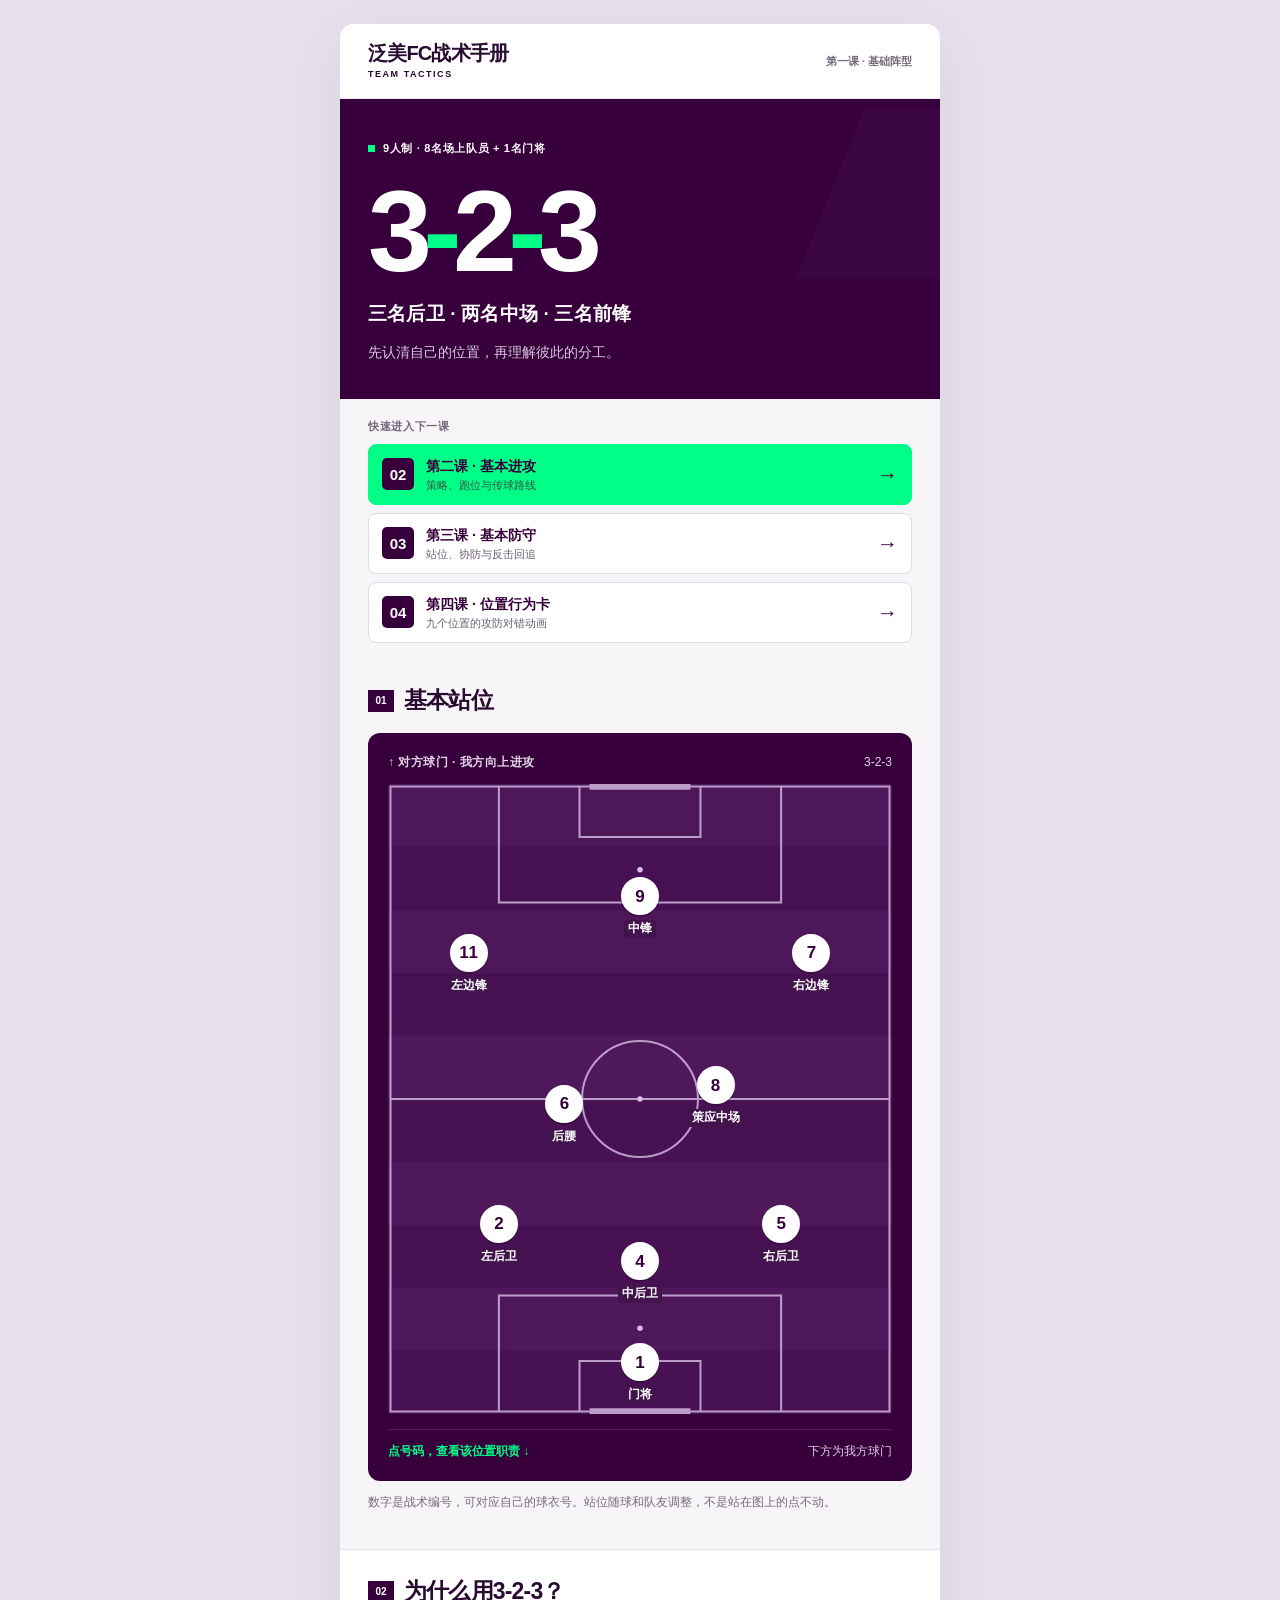
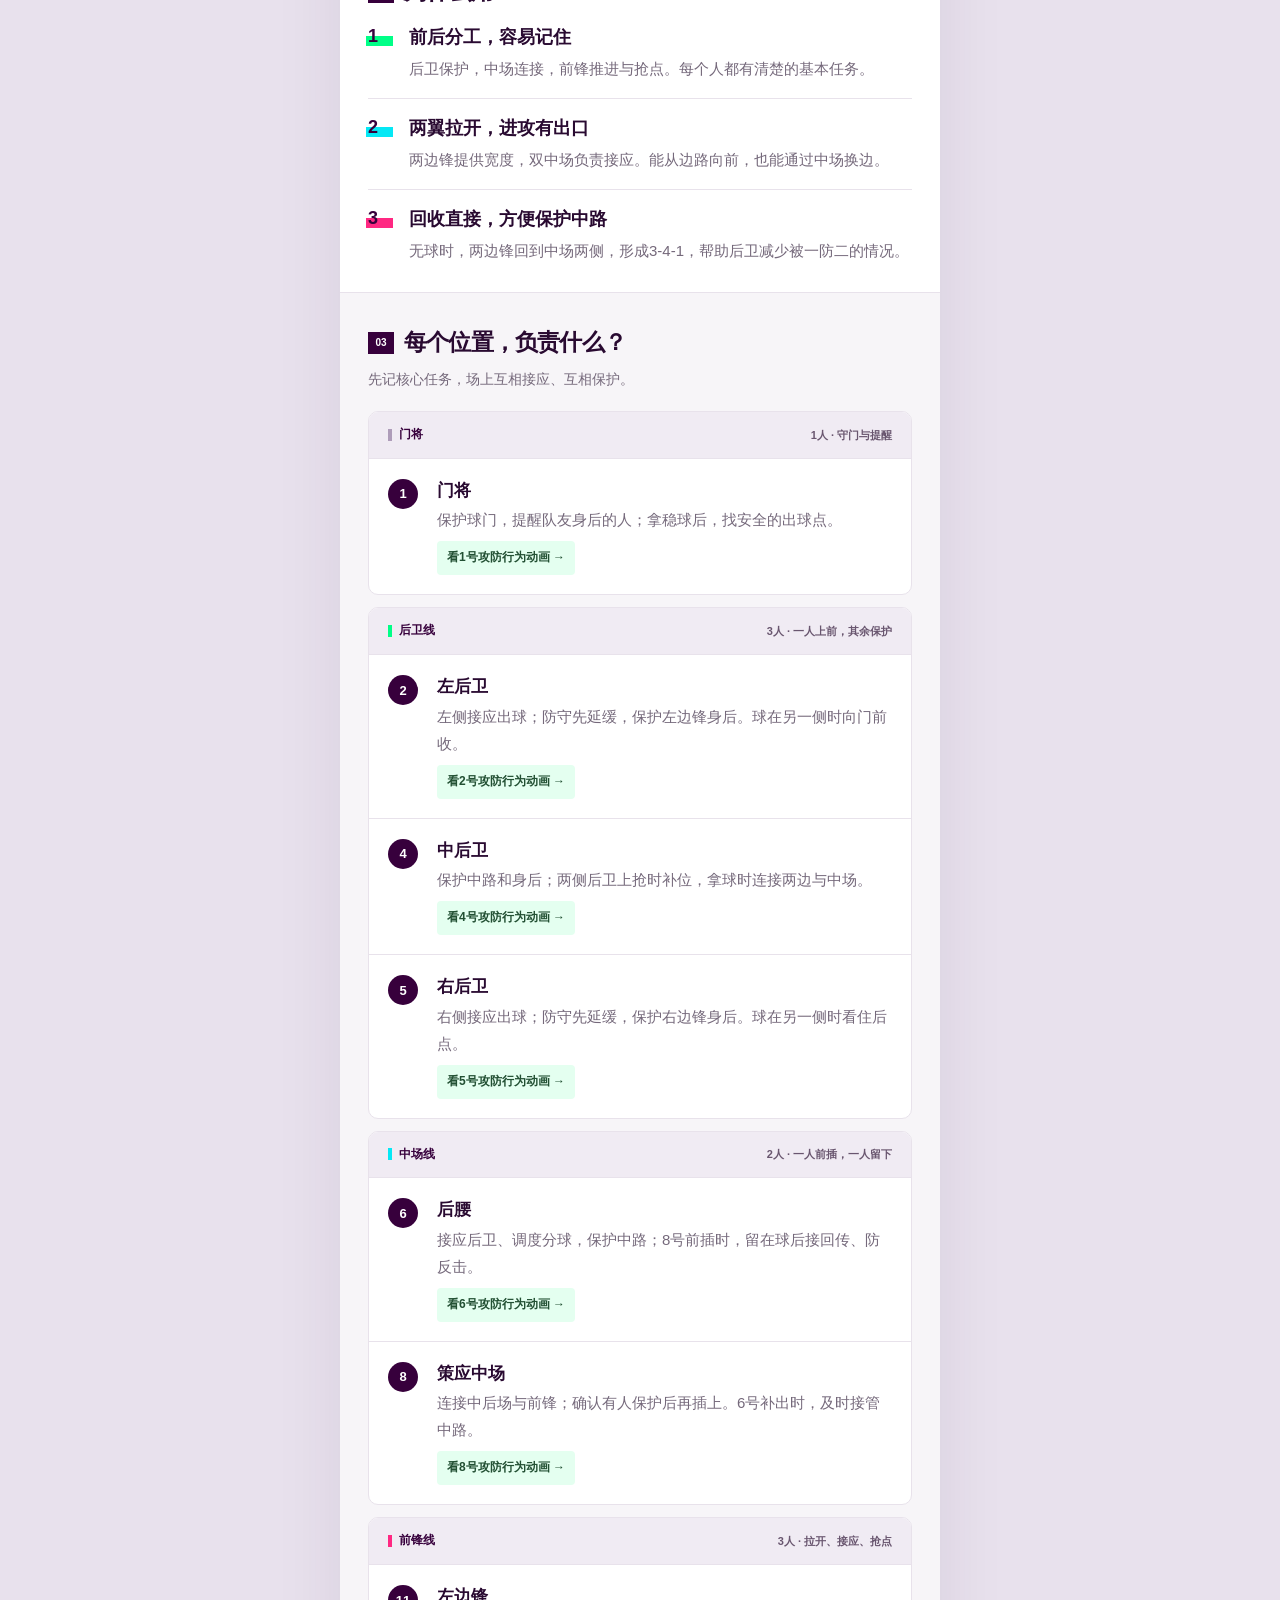
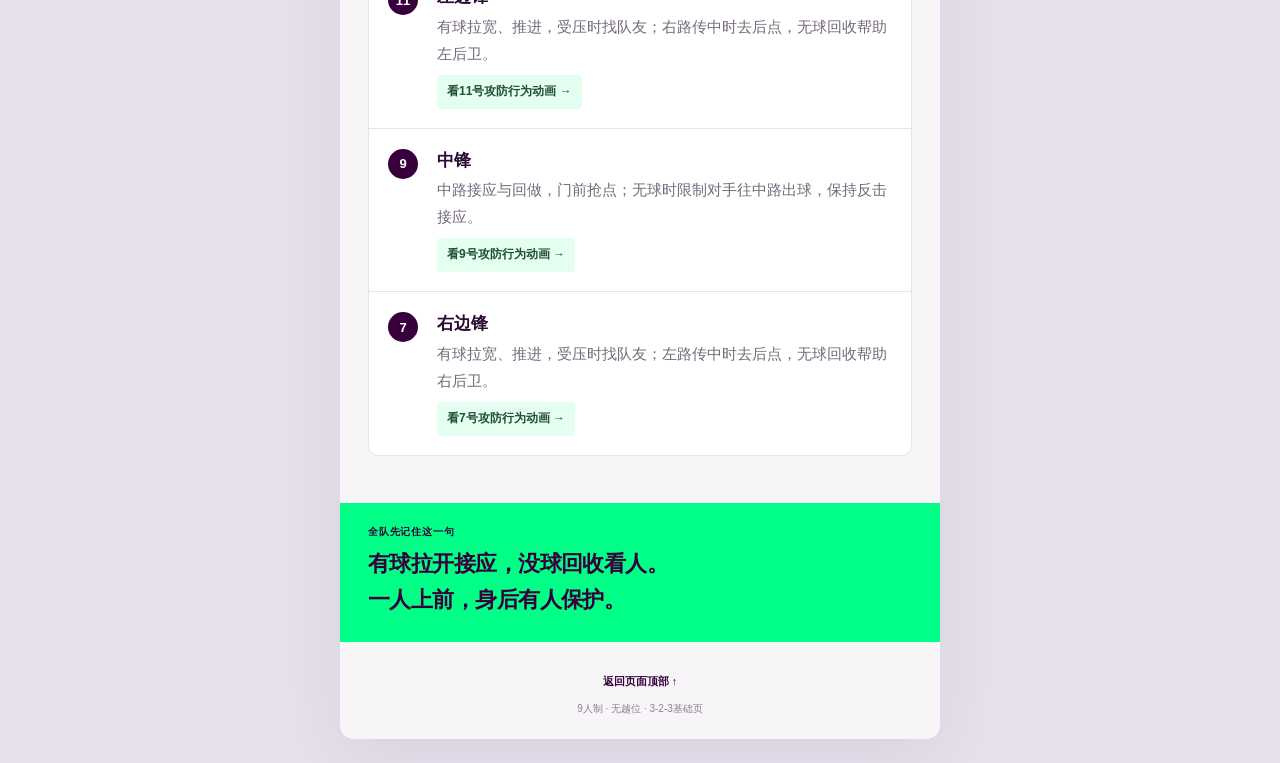
==== index.html @ 6f34fd5f "Publish Fanmei FC tactical handbook and SVG animations" ====
<!doctype html>
<html lang="zh-CN">
<head>
<meta charset="utf-8">
<meta name="viewport" content="width=device-width, initial-scale=1, viewport-fit=cover">
<meta name="theme-color" content="#37003c">
<meta name="description" content="9人制3-2-3基础战术：基本站位、阵型优点和九个位置的职责。一页看明白。">
<title>3-2-3 基础阵型｜泛美FC战术手册</title>
<style>
:root{--purple:#37003c;--ink:#290a31;--green:#00ff87;--pink:#ff2882;--cyan:#05e8f5;--paper:#f7f5f8;--muted:#75697b;--line:#e8e2eb}*{box-sizing:border-box}html{scroll-behavior:smooth;scroll-padding-top:20px}body{margin:0;background:var(--paper);color:var(--ink);font:16px/1.65 -apple-system,BlinkMacSystemFont,"PingFang SC","Microsoft YaHei",sans-serif;-webkit-tap-highlight-color:transparent}a{color:inherit;text-decoration:none}a:focus-visible{outline:3px solid var(--pink);outline-offset:5px}h1,h2,h3,p{margin:0}button{font:inherit}.wrap{width:min(100% - 40px,560px);margin-inline:auto}.topbar{height:65px;background:white;border-bottom:1px solid var(--line)}.topbar .wrap{height:100%;display:flex;align-items:center;justify-content:space-between;gap:15px}.brand{font-weight:850;letter-spacing:-.04em;font-size:20px;line-height:1.15}.brand small{display:block;font-size:9px;letter-spacing:.17em;margin-top:4px;font-weight:700}.lesson-no{font-size:11px;color:var(--muted);font-weight:650}.hero{color:white;background:var(--purple);padding:27px 0 30px;position:relative;overflow:hidden}.hero::after{content:"";position:absolute;right:-40px;top:10px;width:150px;height:170px;background:#ffffff07;transform:skew(-22deg);pointer-events:none}.eyebrow{display:inline-flex;align-items:center;gap:8px;font-size:11px;font-weight:750;letter-spacing:.06em}.eyebrow::before{content:"";height:7px;width:7px;background:var(--green)}.hero h1{font-size:89px;font-weight:900;line-height:1;letter-spacing:-.075em;margin:14px 0 9px;font-family:Arial,Helvetica,sans-serif}.hero h1 span{color:var(--green)}.formation-sub{font-size:16px;font-weight:650;letter-spacing:.01em}.hero-caption{font-size:12px;color:#d7c8dc;margin-top:11px}.section{padding:30px 0}.section-title{display:flex;align-items:center;gap:10px;margin-bottom:17px}.section-title b{font-size:10px;font-family:Arial,sans-serif;line-height:22px;min-width:26px;text-align:center;background:var(--purple);color:white}.section-title h2{font-size:23px;font-weight:850;letter-spacing:-.035em;line-height:1.3}.formation-section{padding-top:25px;padding-bottom:28px}.pitch-card{background:var(--purple);padding:15px 15px 18px;border-radius:12px;color:white}.pitch-top{display:flex;justify-content:space-between;align-items:center;gap:9px;margin:0 0 11px;font-size:10px;color:#e2d5e6}.direction{font-weight:650;letter-spacing:.04em}.pitch{position:relative;width:100%;aspect-ratio:100/125;isolation:isolate}.field{width:100%;height:100%;display:block;border-radius:3px}.player{position:absolute;left:var(--x);top:var(--y);width:58px;min-height:51px;margin:-17px 0 0 -29px;display:flex;flex-direction:column;align-items:center;z-index:2;gap:4px;border-radius:6px;scroll-margin-top:20px}.number{display:grid;place-items:center;background:#fff;color:var(--purple);border:2px solid #fff;border-radius:50%;height:32px;width:32px;font-family:Arial,Helvetica,sans-serif;font-weight:850;font-size:15px;line-height:1;box-shadow:0 2px 0 #20052255}.player .name{font-size:10px;line-height:1.15;white-space:nowrap;font-weight:650;color:white;background:#42134c;padding:2px 4px;border-radius:3px}.player:hover .number,.player:focus-visible .number{background:var(--green);border-color:var(--green)}.pitch-footer{display:flex;justify-content:space-between;gap:10px;border-top:1px solid #ffffff20;padding-top:12px;margin-top:15px;font-size:10px;color:#dccce1}.pitch-footer strong{color:var(--green);font-weight:600}.context-note{font-size:11px;color:var(--muted);line-height:1.8;margin-top:11px}.advantages{padding-top:27px;padding-bottom:28px;background:white;border-block:1px solid var(--line)}.advantage{display:grid;grid-template-columns:29px 1fr;gap:12px;padding:16px 0;border-bottom:1px solid var(--line)}.advantage:last-child{border-bottom:0;padding-bottom:0}.advantage:first-of-type{padding-top:0}.advantage-num{font-family:Arial,sans-serif;font-weight:900;font-size:18px;line-height:25px;color:var(--purple);position:relative;z-index:0}.advantage-num::before{content:"";position:absolute;left:-2px;top:12px;width:27px;height:10px;background:var(--accent);z-index:-1}.advantage h3{font-size:16px;font-weight:800;line-height:1.5;margin-bottom:4px}.advantage p{font-size:13px;color:var(--muted);line-height:1.8}.roles{padding-top:30px;padding-bottom:30px}.roles-intro{color:var(--muted);font-size:13px;margin-top:-7px;margin-bottom:20px}.group{background:white;border:1px solid var(--line);border-radius:10px;overflow:hidden;margin-bottom:12px}.group-heading{padding:10px 15px;background:#f0ebf3;display:flex;align-items:center;justify-content:space-between;font-size:11px;color:#69566f;font-weight:650;border-bottom:1px solid var(--line)}.group-heading strong{font-size:12px;color:var(--purple);display:flex;align-items:center;gap:7px}.group-heading strong::before{content:"";width:4px;height:12px;background:var(--accent)}.role{display:grid;grid-template-columns:32px 1fr;gap:12px;padding:15px;border-bottom:1px solid var(--line);scroll-margin-top:18px;transition:background .25s}.role:last-child{border-bottom:0}.role:target{background:#e4fff0}.role-number{width:30px;height:30px;border-radius:50%;display:grid;place-items:center;background:var(--purple);color:white;font-family:Arial,sans-serif;font-size:13px;font-weight:750;line-height:1;margin-top:1px}.role h3{font-size:15px;line-height:1.5;font-weight:800;margin-bottom:3px}.role p{font-size:13px;line-height:1.8;color:var(--muted)}.takeaway{background:var(--green);color:var(--purple);padding:21px 0 23px}.takeaway .label{font-size:10px;font-weight:800;letter-spacing:.08em;margin-bottom:6px}.takeaway p{font-size:18px;line-height:1.65;font-weight:850;letter-spacing:-.025em}.page-footer{padding:19px 0 calc(22px + env(safe-area-inset-bottom));color:#8c7f91;text-align:center;font-size:10px}.back-top{display:inline-flex;align-items:center;min-height:40px;padding:7px 16px;color:var(--purple);font-size:11px;font-weight:650}.skip{position:absolute;top:-80px;left:12px;background:white;padding:10px;z-index:10}.skip:focus{top:8px}
@media(min-width:760px){body{padding:24px 0;background:#e8e1ed}.page{width:600px;margin:auto;background:var(--paper);box-shadow:0 15px 70px #2c063a15;border-radius:14px;overflow:hidden}.wrap{width:calc(100% - 56px)}.topbar{height:75px}.hero{padding:35px 0}.hero h1{font-size:115px}.formation-sub{font-size:19px}.hero-caption{font-size:14px}.section{padding-block:35px}.pitch-card{padding:20px}.player .name{font-size:12px}.number{width:38px;height:38px;font-size:17px}.player{margin-top:-20px;gap:5px}.pitch-top,.pitch-footer{font-size:12px}.context-note{font-size:12px}.advantage h3{font-size:18px}.advantage p,.role p{font-size:15px}.role h3{font-size:17px}.role{padding:19px;gap:17px}.group-heading{padding:13px 19px}.roles-intro{font-size:14px}.takeaway p{font-size:22px}}
@media(max-width:350px){.wrap{width:calc(100% - 30px)}.hero h1{font-size:80px}.formation-sub{font-size:14px}.pitch-card{padding-inline:11px}.player .name{font-size:9px}.number{width:29px;height:29px;font-size:14px}.player{gap:3px}.pitch-top{font-size:9px}.role{gap:10px;padding:13px}.role p{font-size:12px}}
@media(prefers-reduced-motion:reduce){html{scroll-behavior:auto}.role{transition:none}}
 .role a.card-link{display:inline-flex;align-items:center;min-height:34px;margin-top:8px;padding:6px 10px;background:#e4fff0;color:#225033;border-radius:4px;font-size:12px;font-weight:800}
.lesson-quick{padding-top:18px;padding-bottom:8px}.lesson-quick-label{font-size:11px;font-weight:850;letter-spacing:.06em;color:#74647a;margin-bottom:9px}.lesson-links{display:grid;gap:8px}.lesson-link{display:flex;align-items:center;gap:12px;min-height:61px;padding:10px 13px;background:white;border:1px solid #e2d9e7;border-radius:8px;color:var(--purple)}.lesson-link:first-child{background:var(--green);border-color:var(--green)}.lesson-index{flex:none;display:grid;place-items:center;width:32px;height:32px;background:var(--purple);border-radius:5px;color:white;font:850 15px Arial,sans-serif}.lesson-name{flex:1;min-width:0;display:flex;flex-direction:column;line-height:1.3}.lesson-name strong{font-size:14px;font-weight:850}.lesson-name small{font-size:11px;color:#6a5e70;margin-top:3px}.lesson-link:first-child .lesson-name small{color:#3b5146}.lesson-arrow{font-size:21px;font-weight:600;line-height:1;color:var(--purple)}
</style>
</head>
<body id="top">
<a class="skip" href="#formation">跳到阵型图</a>
<div class="page">
<header class="topbar"><div class="wrap"><div class="brand">泛美FC战术手册<small>TEAM TACTICS</small></div><span class="lesson-no">第一课 · 基础阵型</span></div></header>
<main>
<section class="hero"><div class="wrap"><p class="eyebrow">9人制 · 8名场上队员 + 1名门将</p><h1 aria-label="3-2-3阵型">3<span>-</span>2<span>-</span>3</h1><p class="formation-sub">三名后卫 · 两名中场 · 三名前锋</p><p class="hero-caption">先认清自己的位置，再理解彼此的分工。</p></div></section>
<nav class="wrap lesson-quick" aria-label="后续课程"><p class="lesson-quick-label">快速进入下一课</p><div class="lesson-links">
  <a class="lesson-link" href="attack.html"><span class="lesson-index" aria-hidden="true">02</span><span class="lesson-name"><strong>第二课 · 基本进攻</strong><small>策略、跑位与传球路线</small></span><span class="lesson-arrow" aria-hidden="true">→</span></a>
  <a class="lesson-link" href="defense.html"><span class="lesson-index" aria-hidden="true">03</span><span class="lesson-name"><strong>第三课 · 基本防守</strong><small>站位、协防与反击回追</small></span><span class="lesson-arrow" aria-hidden="true">→</span></a>
  <a class="lesson-link" href="roles.html"><span class="lesson-index" aria-hidden="true">04</span><span class="lesson-name"><strong>第四课 · 位置行为卡</strong><small>九个位置的攻防对错动画</small></span><span class="lesson-arrow" aria-hidden="true">→</span></a>
</div></nav>

<section class="wrap section formation-section" id="formation" aria-labelledby="formation-title">
<div class="section-title"><b>01</b><h2 id="formation-title">基本站位</h2></div>
<div class="pitch-card">
<div class="pitch-top"><span class="direction">↑ 对方球门 · 我方向上进攻</span><span>3-2-3</span></div>
<div class="pitch" role="group" aria-label="3-2-3基础站位图；点击号码跳到相应职责">
<svg class="field" viewBox="0 0 100 125" aria-hidden="true"><defs><pattern id="grass" width="100" height="25" patternUnits="userSpaceOnUse"><rect width="100" height="25" fill="#471153"/><rect width="100" height="12.5" fill="#4e185b"/></pattern></defs><rect width="100" height="125" fill="url(#grass)"/><g stroke="#d9bfe5" stroke-width=".4" fill="none" opacity=".8"><rect x=".5" y=".5" width="99" height="124"/><path d="M.5 62.5h99 M22 .5v23h56V.5 M38 .5v10h24V.5 M22 124.5v-23h56v23 M38 124.5v-10h24v10"/><circle cx="50" cy="62.5" r="11.5"/><path d="M40 .5h20 M40 124.5h20" stroke-width="1.3"/></g><g fill="#d9bfe5"><circle cx="50" cy="62.5" r=".55"/><circle cx="50" cy="17" r=".55"/><circle cx="50" cy="108" r=".55"/></g></svg>
<a class="player" href="#role-11" style="--x:16%;--y:27%" aria-label="11号左边锋，查看职责"><span class="number">11</span><span class="name">左边锋</span></a>
<a class="player" href="#role-9" style="--x:50%;--y:18%" aria-label="9号中锋，查看职责"><span class="number">9</span><span class="name">中锋</span></a>
<a class="player" href="#role-7" style="--x:84%;--y:27%" aria-label="7号右边锋，查看职责"><span class="number">7</span><span class="name">右边锋</span></a>
<a class="player" href="#role-6" style="--x:35%;--y:51%" aria-label="6号后腰，查看职责"><span class="number">6</span><span class="name">后腰</span></a>
<a class="player" href="#role-8" style="--x:65%;--y:48%" aria-label="8号策应中场，查看职责"><span class="number">8</span><span class="name">策应中场</span></a>
<a class="player" href="#role-2" style="--x:22%;--y:70%" aria-label="2号左后卫，查看职责"><span class="number">2</span><span class="name">左后卫</span></a>
<a class="player" href="#role-4" style="--x:50%;--y:76%" aria-label="4号中后卫，查看职责"><span class="number">4</span><span class="name">中后卫</span></a>
<a class="player" href="#role-5" style="--x:78%;--y:70%" aria-label="5号右后卫，查看职责"><span class="number">5</span><span class="name">右后卫</span></a>
<a class="player" href="#role-1" style="--x:50%;--y:92%" aria-label="1号门将，查看职责"><span class="number">1</span><span class="name">门将</span></a>
</div>
<div class="pitch-footer"><strong>点号码，查看该位置职责 ↓</strong><span>下方为我方球门</span></div>
</div>
<p class="context-note">数字是战术编号，可对应自己的球衣号。站位随球和队友调整，不是站在图上的点不动。</p>
</section>

<section class="advantages" aria-labelledby="advantages-title"><div class="wrap">
<div class="section-title"><b>02</b><h2 id="advantages-title">为什么用3-2-3？</h2></div>
<article class="advantage" style="--accent:var(--green)"><span class="advantage-num" aria-hidden="true">1</span><div><h3>前后分工，容易记住</h3><p>后卫保护，中场连接，前锋推进与抢点。每个人都有清楚的基本任务。</p></div></article>
<article class="advantage" style="--accent:var(--cyan)"><span class="advantage-num" aria-hidden="true">2</span><div><h3>两翼拉开，进攻有出口</h3><p>两边锋提供宽度，双中场负责接应。能从边路向前，也能通过中场换边。</p></div></article>
<article class="advantage" style="--accent:var(--pink)"><span class="advantage-num" aria-hidden="true">3</span><div><h3>回收直接，方便保护中路</h3><p>无球时，两边锋回到中场两侧，形成3-4-1，帮助后卫减少被一防二的情况。</p></div></article>
</div></section>

<section class="wrap section roles" aria-labelledby="roles-title">
<div class="section-title"><b>03</b><h2 id="roles-title">每个位置，负责什么？</h2></div>
<p class="roles-intro">先记核心任务，场上互相接应、互相保护。</p>

<div class="group" style="--accent:#ae9cb9"><div class="group-heading"><strong>门将</strong><span>1人 · 守门与提醒</span></div>
<article class="role" id="role-1"><span class="role-number" aria-hidden="true">1</span><div><h3>门将</h3><p>保护球门，提醒队友身后的人；拿稳球后，找安全的出球点。</p><a class="card-link" href="roles.html#role-1">看1号攻防行为动画 →</a></div></article></div>

<div class="group" style="--accent:var(--green)"><div class="group-heading"><strong>后卫线</strong><span>3人 · 一人上前，其余保护</span></div>
<article class="role" id="role-2"><span class="role-number" aria-hidden="true">2</span><div><h3>左后卫</h3><p>左侧接应出球；防守先延缓，保护左边锋身后。球在另一侧时向门前收。</p><a class="card-link" href="roles.html#role-2">看2号攻防行为动画 →</a></div></article>
<article class="role" id="role-4"><span class="role-number" aria-hidden="true">4</span><div><h3>中后卫</h3><p>保护中路和身后；两侧后卫上抢时补位，拿球时连接两边与中场。</p><a class="card-link" href="roles.html#role-4">看4号攻防行为动画 →</a></div></article>
<article class="role" id="role-5"><span class="role-number" aria-hidden="true">5</span><div><h3>右后卫</h3><p>右侧接应出球；防守先延缓，保护右边锋身后。球在另一侧时看住后点。</p><a class="card-link" href="roles.html#role-5">看5号攻防行为动画 →</a></div></article></div>

<div class="group" style="--accent:var(--cyan)"><div class="group-heading"><strong>中场线</strong><span>2人 · 一人前插，一人留下</span></div>
<article class="role" id="role-6"><span class="role-number" aria-hidden="true">6</span><div><h3>后腰</h3><p>接应后卫、调度分球，保护中路；8号前插时，留在球后接回传、防反击。</p><a class="card-link" href="roles.html#role-6">看6号攻防行为动画 →</a></div></article>
<article class="role" id="role-8"><span class="role-number" aria-hidden="true">8</span><div><h3>策应中场</h3><p>连接中后场与前锋；确认有人保护后再插上。6号补出时，及时接管中路。</p><a class="card-link" href="roles.html#role-8">看8号攻防行为动画 →</a></div></article></div>

<div class="group" style="--accent:var(--pink)"><div class="group-heading"><strong>前锋线</strong><span>3人 · 拉开、接应、抢点</span></div>
<article class="role" id="role-11"><span class="role-number" aria-hidden="true">11</span><div><h3>左边锋</h3><p>有球拉宽、推进，受压时找队友；右路传中时去后点，无球回收帮助左后卫。</p><a class="card-link" href="roles.html#role-11">看11号攻防行为动画 →</a></div></article>
<article class="role" id="role-9"><span class="role-number" aria-hidden="true">9</span><div><h3>中锋</h3><p>中路接应与回做，门前抢点；无球时限制对手往中路出球，保持反击接应。</p><a class="card-link" href="roles.html#role-9">看9号攻防行为动画 →</a></div></article>
<article class="role" id="role-7"><span class="role-number" aria-hidden="true">7</span><div><h3>右边锋</h3><p>有球拉宽、推进，受压时找队友；左路传中时去后点，无球回收帮助右后卫。</p><a class="card-link" href="roles.html#role-7">看7号攻防行为动画 →</a></div></article></div>
</section>

<aside class="takeaway"><div class="wrap"><p class="label">全队先记住这一句</p><p>有球拉开接应，没球回收看人。<br>一人上前，身后有人保护。</p></div></aside>
</main>
<footer class="page-footer"><a class="back-top" href="#top">返回页面顶部 ↑</a><p>9人制 · 无越位 · 3-2-3基础页</p></footer>
</div>
</body>
</html>
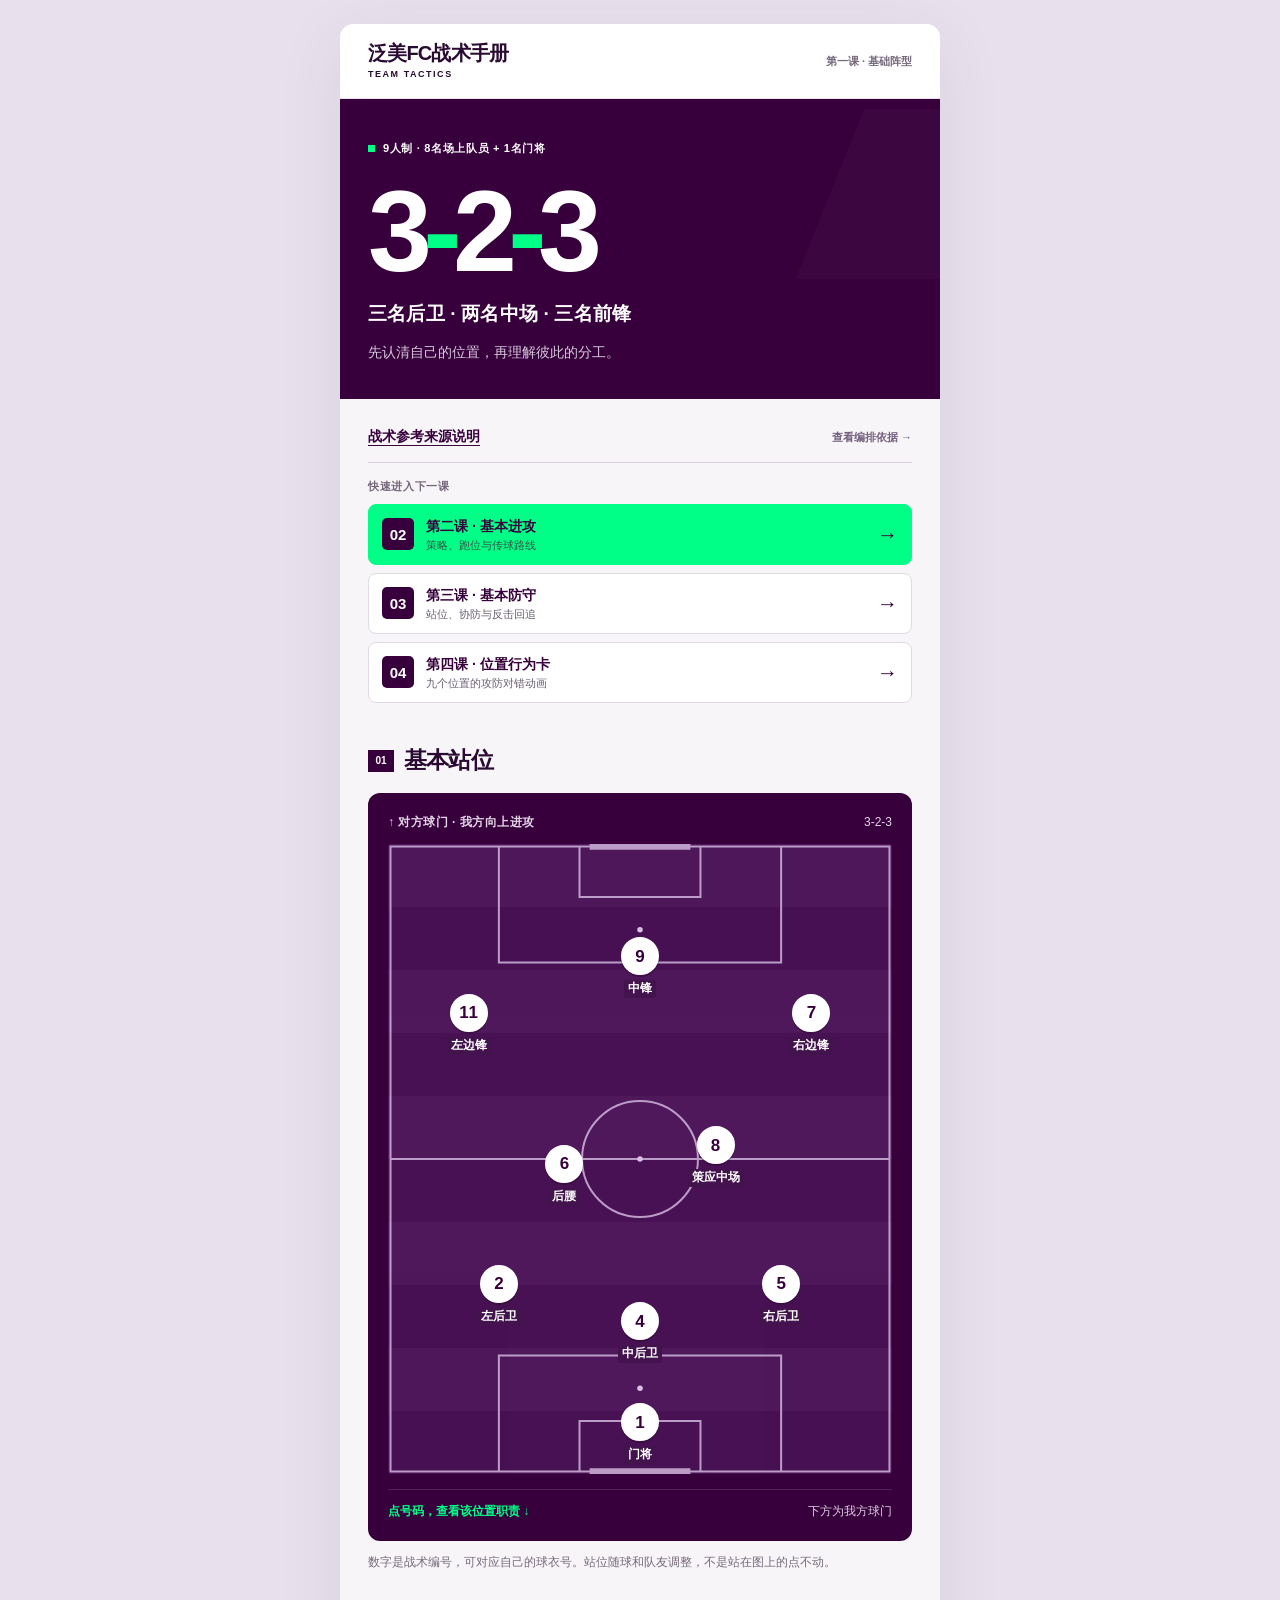
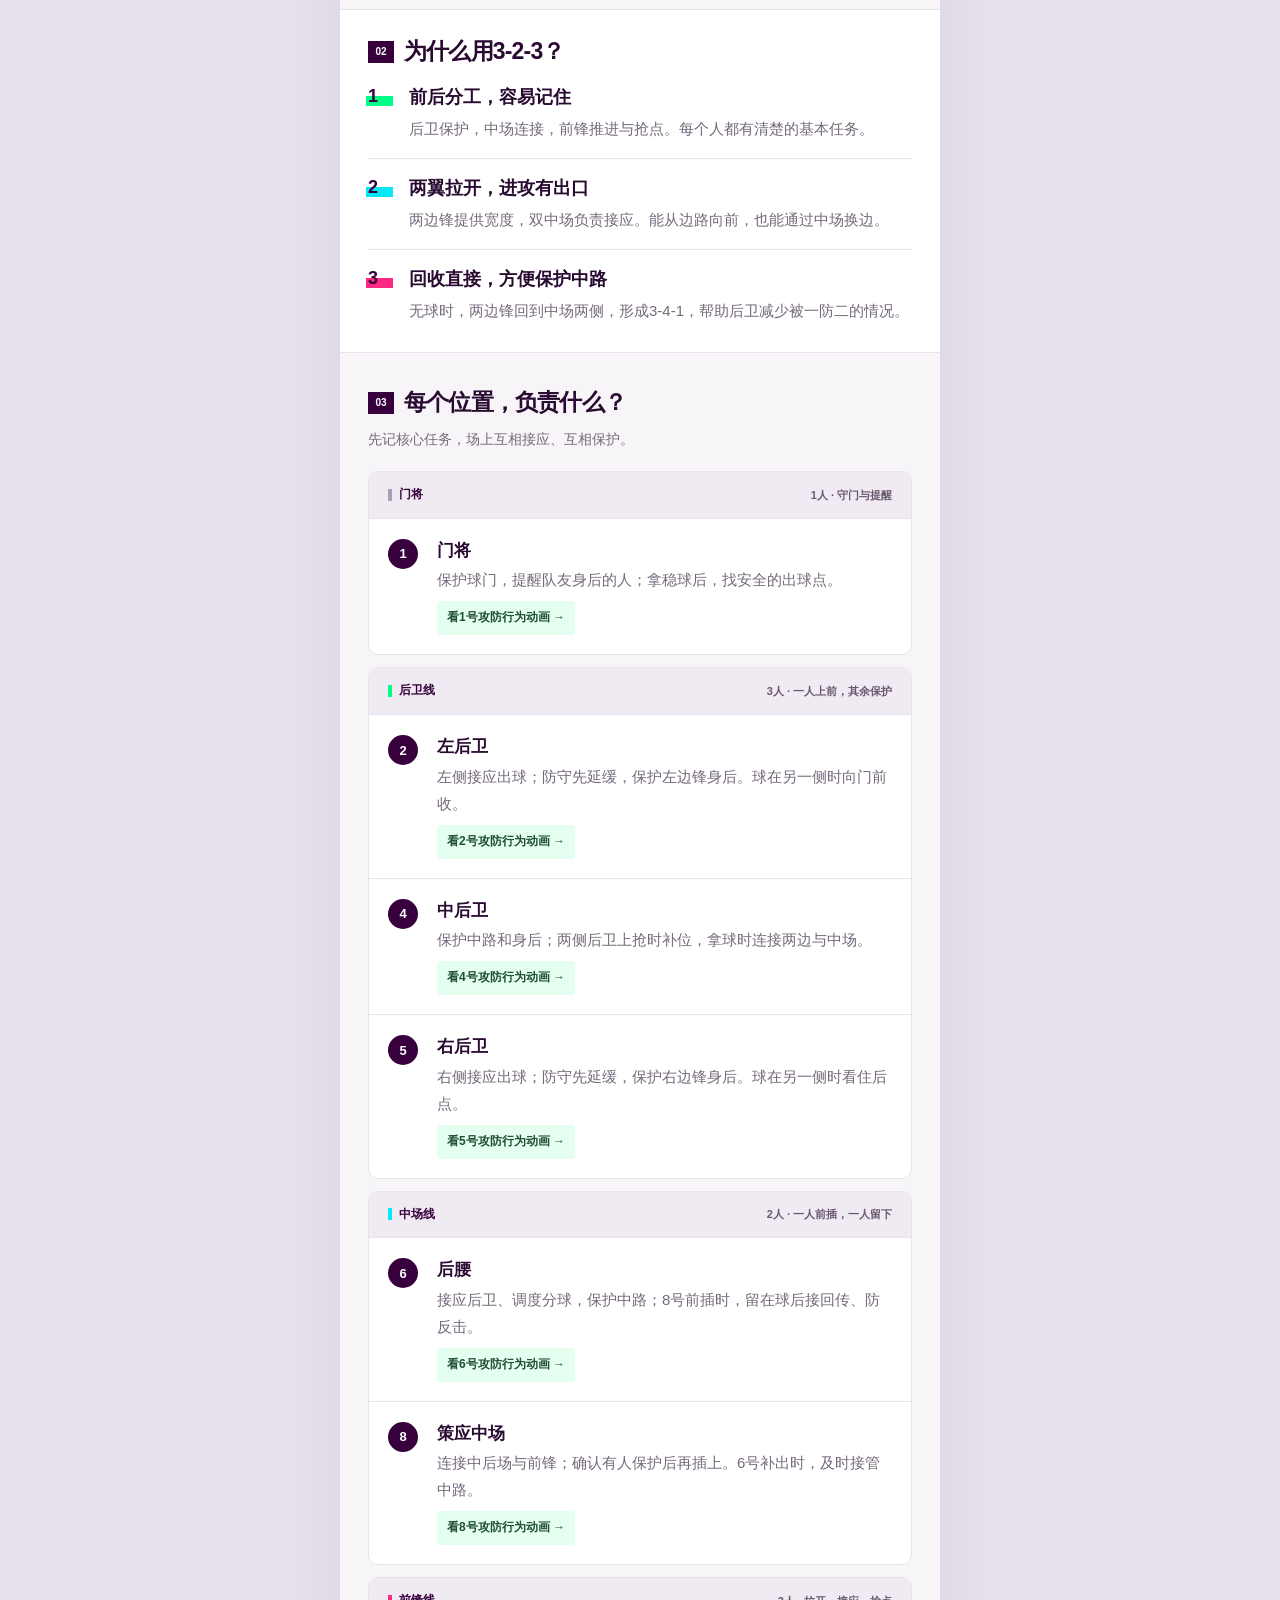
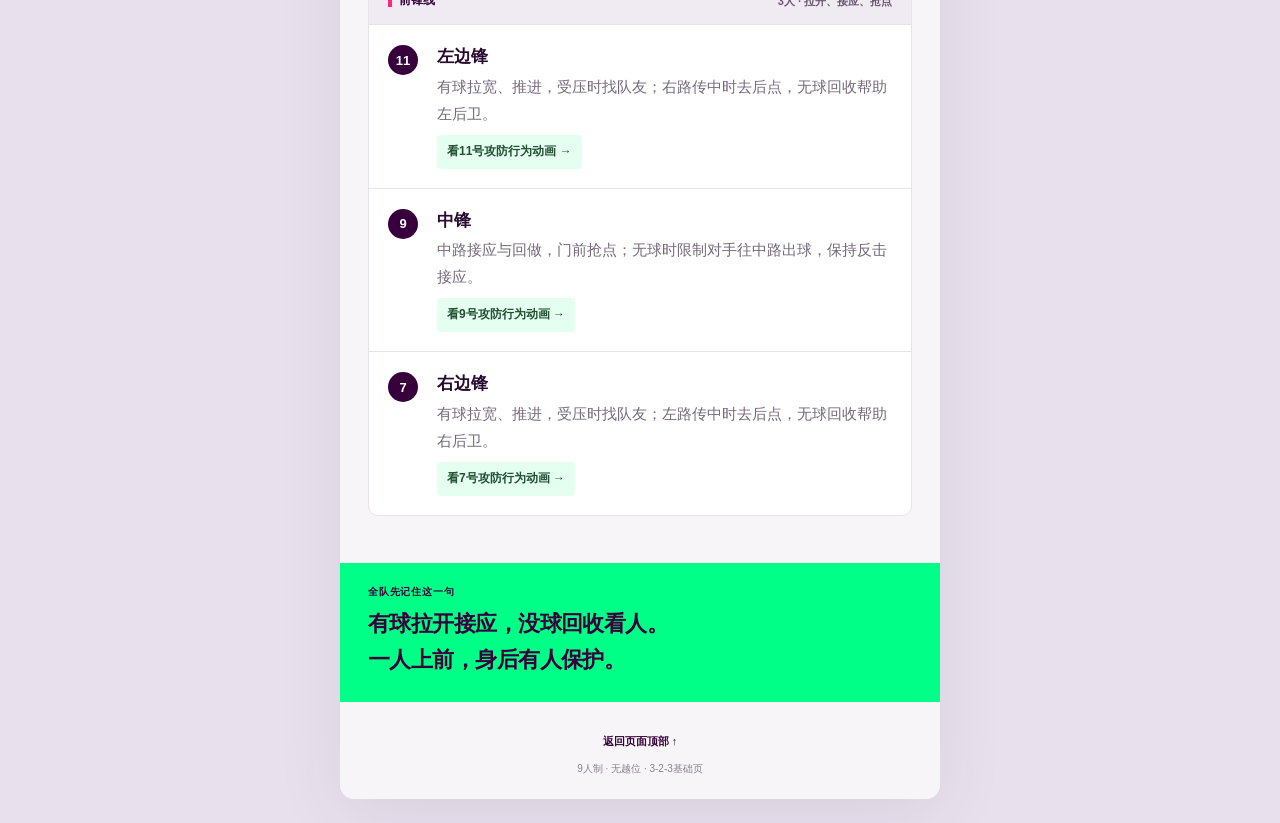
==== commit 3ccfe6e2: "Link tactical references above homepage lesson navigation" ====
--- a/index.html
+++ b/index.html
@@ -13,6 +13,7 @@
 @media(prefers-reduced-motion:reduce){html{scroll-behavior:auto}.role{transition:none}}
  .role a.card-link{display:inline-flex;align-items:center;min-height:34px;margin-top:8px;padding:6px 10px;background:#e4fff0;color:#225033;border-radius:4px;font-size:12px;font-weight:800}
 .lesson-quick{padding-top:18px;padding-bottom:8px}.lesson-quick-label{font-size:11px;font-weight:850;letter-spacing:.06em;color:#74647a;margin-bottom:9px}.lesson-links{display:grid;gap:8px}.lesson-link{display:flex;align-items:center;gap:12px;min-height:61px;padding:10px 13px;background:white;border:1px solid #e2d9e7;border-radius:8px;color:var(--purple)}.lesson-link:first-child{background:var(--green);border-color:var(--green)}.lesson-index{flex:none;display:grid;place-items:center;width:32px;height:32px;background:var(--purple);border-radius:5px;color:white;font:850 15px Arial,sans-serif}.lesson-name{flex:1;min-width:0;display:flex;flex-direction:column;line-height:1.3}.lesson-name strong{font-size:14px;font-weight:850}.lesson-name small{font-size:11px;color:#6a5e70;margin-top:3px}.lesson-link:first-child .lesson-name small{color:#3b5146}.lesson-arrow{font-size:21px;font-weight:600;line-height:1;color:var(--purple)}
+.reference-entry{display:flex;align-items:center;justify-content:space-between;gap:12px;min-height:46px;padding:8px 0 13px;margin-bottom:14px;border-bottom:1px solid #d9cede;color:var(--purple)}.reference-entry span{font-size:14px;font-weight:850;text-decoration:underline;text-underline-offset:4px}.reference-entry small{font-size:11px;white-space:nowrap;color:#735d7d;font-weight:650}
 </style>
 </head>
 <body id="top">
@@ -21,7 +22,7 @@
 <header class="topbar"><div class="wrap"><div class="brand">泛美FC战术手册<small>TEAM TACTICS</small></div><span class="lesson-no">第一课 · 基础阵型</span></div></header>
 <main>
 <section class="hero"><div class="wrap"><p class="eyebrow">9人制 · 8名场上队员 + 1名门将</p><h1 aria-label="3-2-3阵型">3<span>-</span>2<span>-</span>3</h1><p class="formation-sub">三名后卫 · 两名中场 · 三名前锋</p><p class="hero-caption">先认清自己的位置，再理解彼此的分工。</p></div></section>
-<nav class="wrap lesson-quick" aria-label="后续课程"><p class="lesson-quick-label">快速进入下一课</p><div class="lesson-links">
+<nav class="wrap lesson-quick" aria-label="课程与参考资料"><a class="reference-entry" href="references.html"><span>战术参考来源说明</span><small>查看编排依据 →</small></a><p class="lesson-quick-label">快速进入下一课</p><div class="lesson-links">
   <a class="lesson-link" href="attack.html"><span class="lesson-index" aria-hidden="true">02</span><span class="lesson-name"><strong>第二课 · 基本进攻</strong><small>策略、跑位与传球路线</small></span><span class="lesson-arrow" aria-hidden="true">→</span></a>
   <a class="lesson-link" href="defense.html"><span class="lesson-index" aria-hidden="true">03</span><span class="lesson-name"><strong>第三课 · 基本防守</strong><small>站位、协防与反击回追</small></span><span class="lesson-arrow" aria-hidden="true">→</span></a>
   <a class="lesson-link" href="roles.html"><span class="lesson-index" aria-hidden="true">04</span><span class="lesson-name"><strong>第四课 · 位置行为卡</strong><small>九个位置的攻防对错动画</small></span><span class="lesson-arrow" aria-hidden="true">→</span></a>
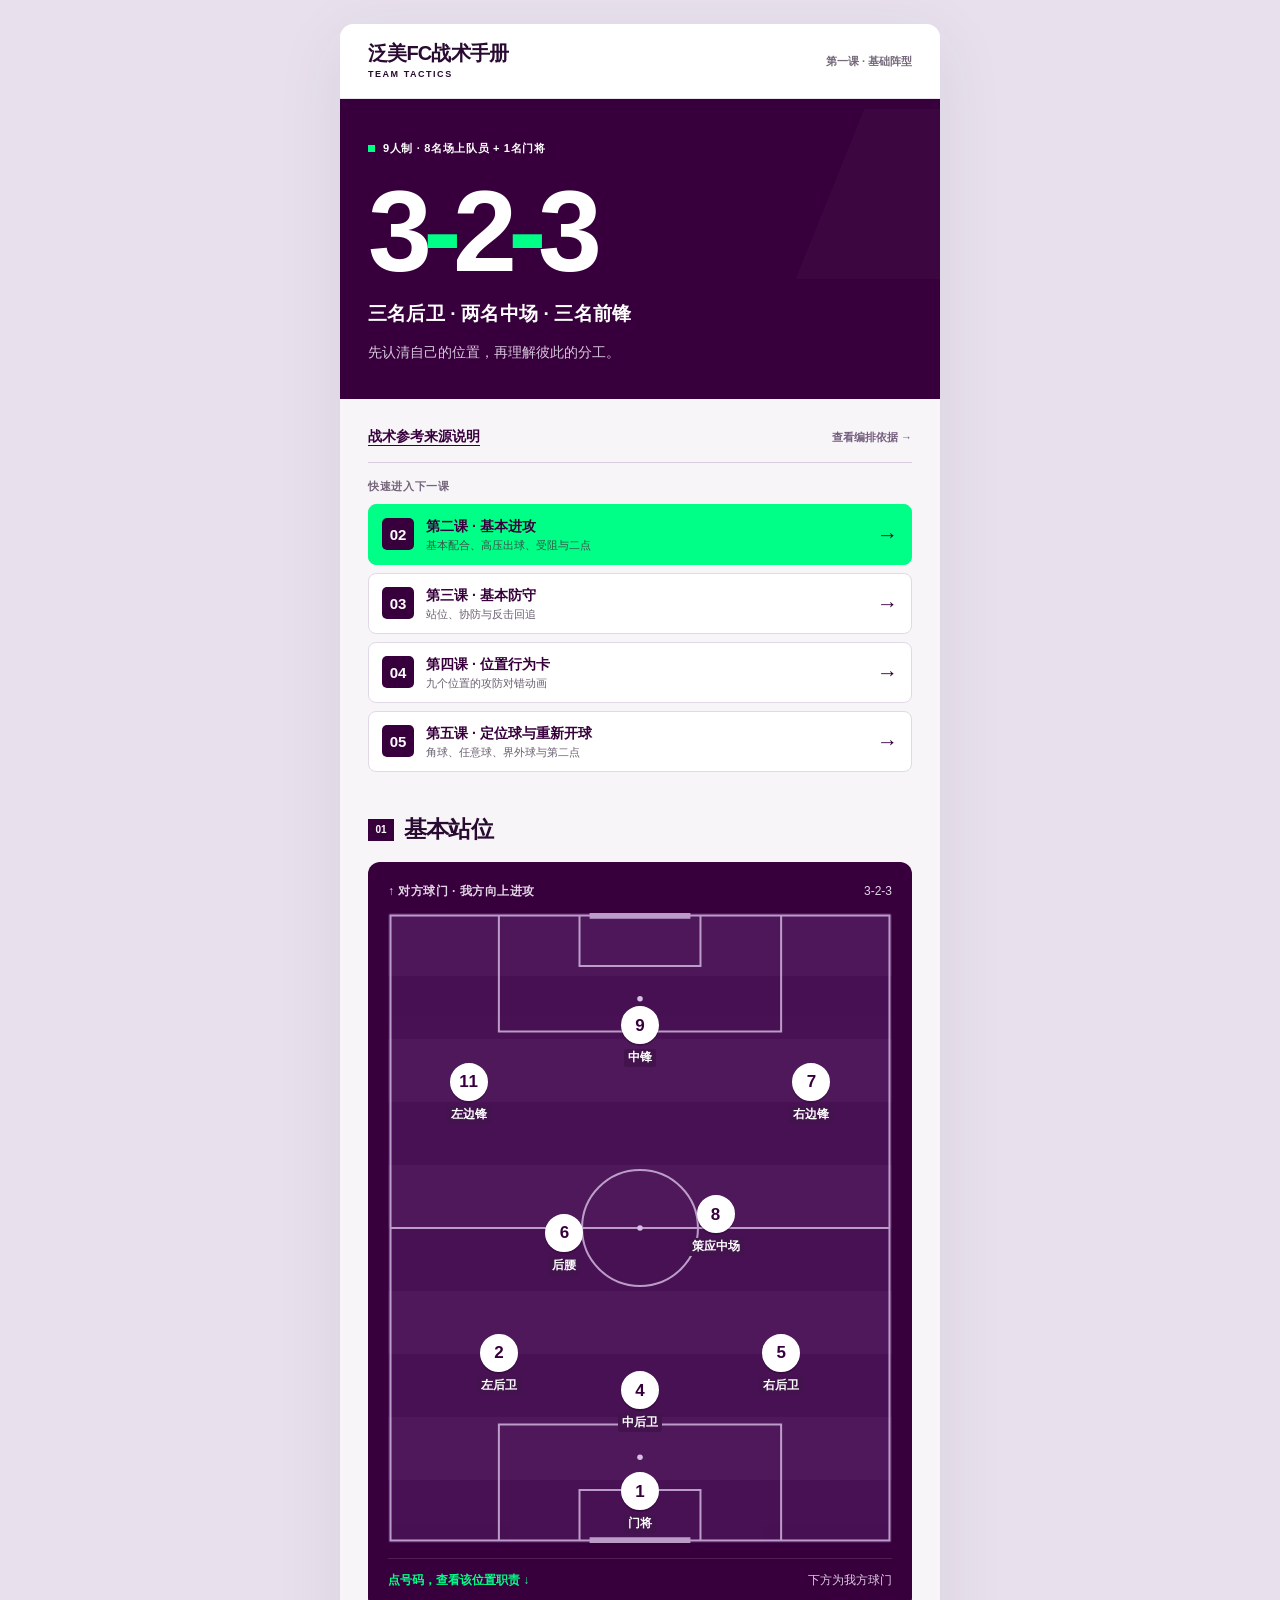
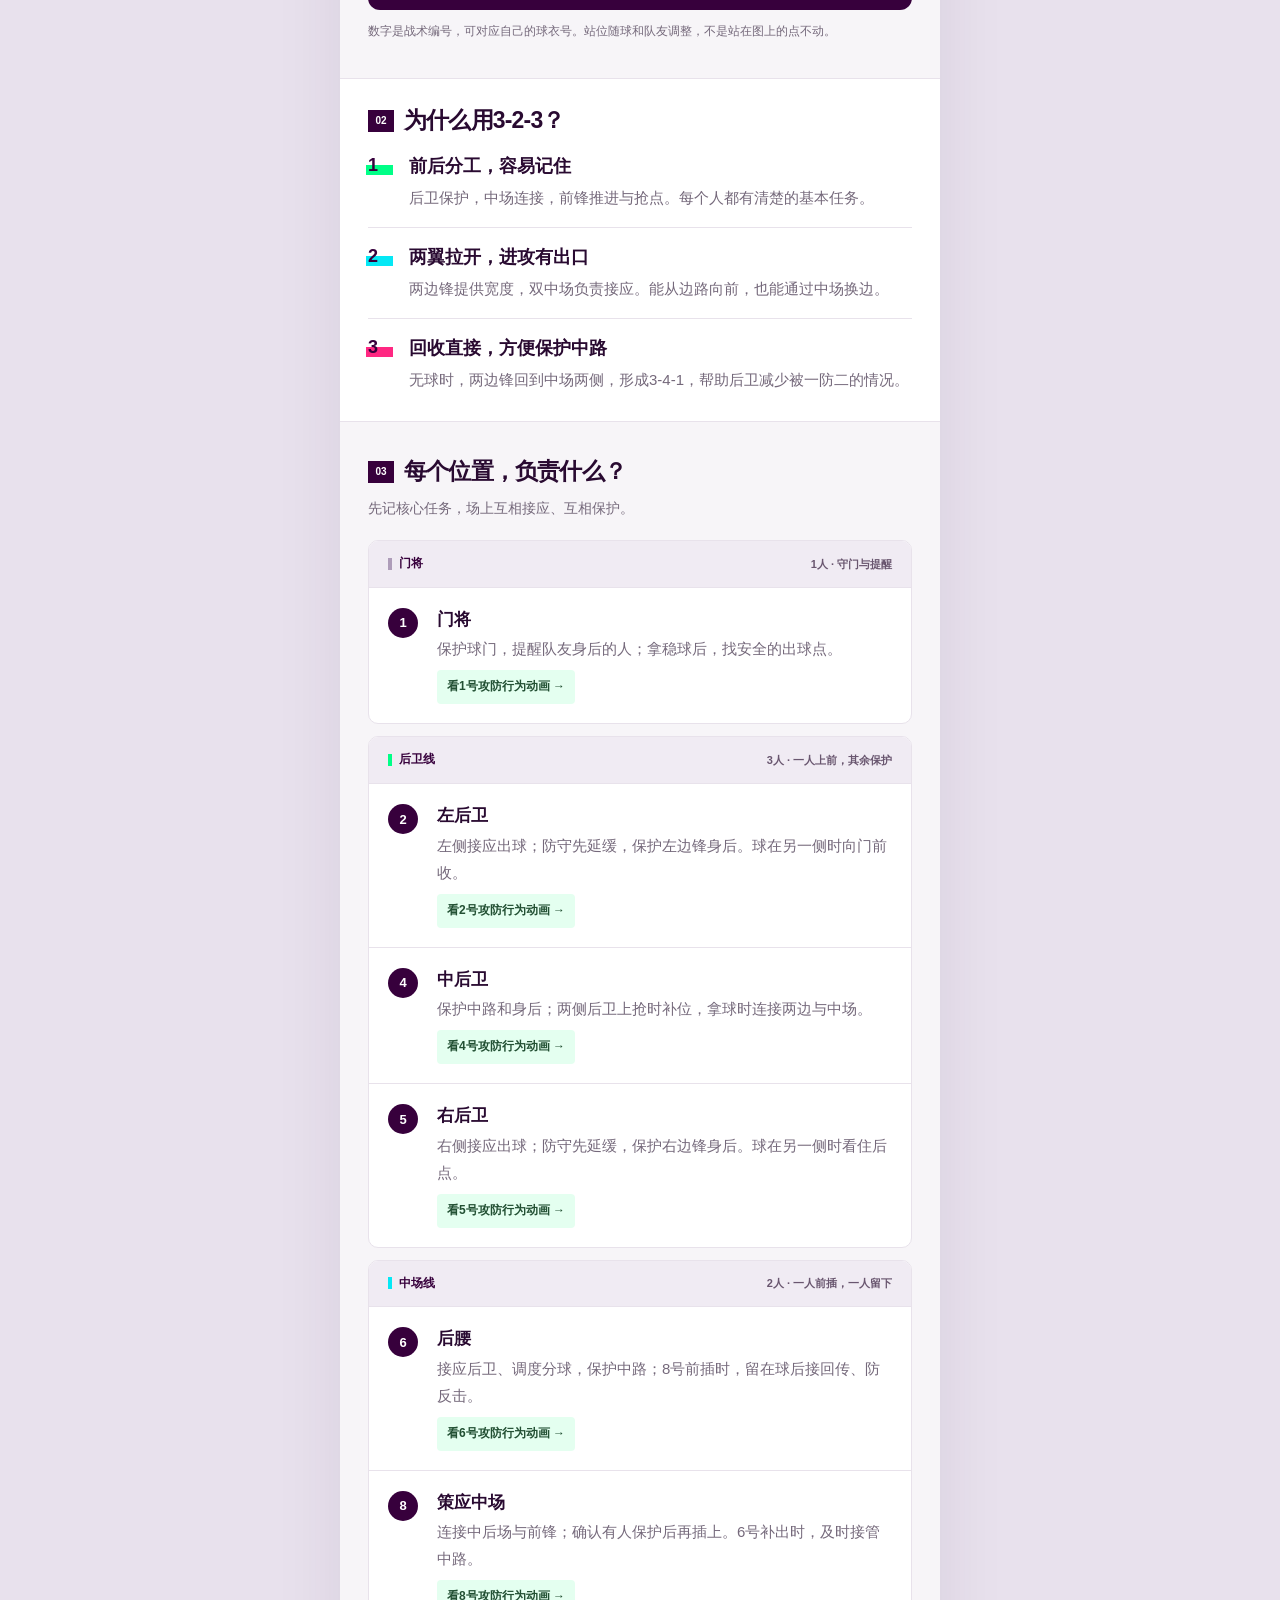
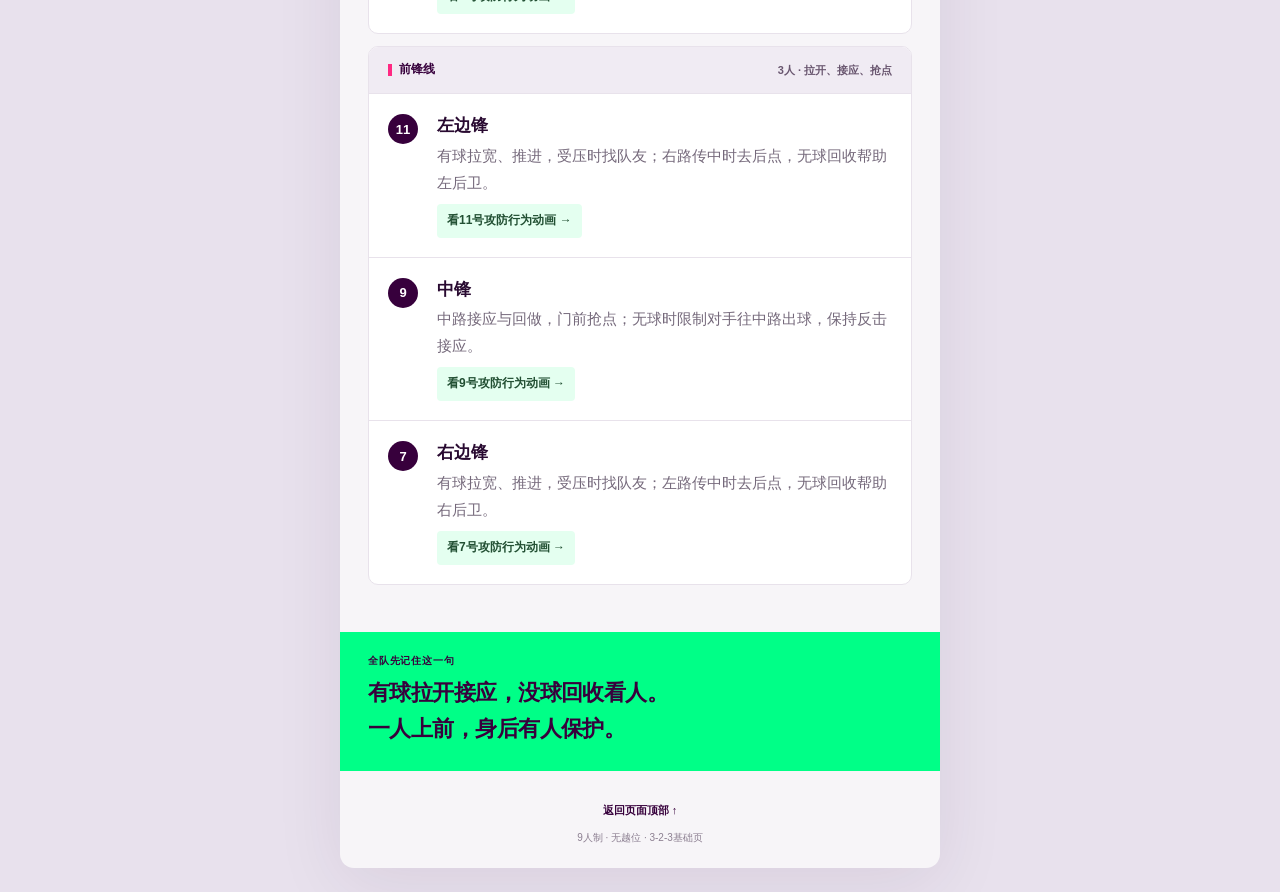
==== commit 21188aec: "Add restart lesson, high-press exits and attack continuation animations" ====
--- a/index.html
+++ b/index.html
@@ -23,9 +23,10 @@
 <main>
 <section class="hero"><div class="wrap"><p class="eyebrow">9人制 · 8名场上队员 + 1名门将</p><h1 aria-label="3-2-3阵型">3<span>-</span>2<span>-</span>3</h1><p class="formation-sub">三名后卫 · 两名中场 · 三名前锋</p><p class="hero-caption">先认清自己的位置，再理解彼此的分工。</p></div></section>
 <nav class="wrap lesson-quick" aria-label="课程与参考资料"><a class="reference-entry" href="references.html"><span>战术参考来源说明</span><small>查看编排依据 →</small></a><p class="lesson-quick-label">快速进入下一课</p><div class="lesson-links">
-  <a class="lesson-link" href="attack.html"><span class="lesson-index" aria-hidden="true">02</span><span class="lesson-name"><strong>第二课 · 基本进攻</strong><small>策略、跑位与传球路线</small></span><span class="lesson-arrow" aria-hidden="true">→</span></a>
+  <a class="lesson-link" href="attack.html"><span class="lesson-index" aria-hidden="true">02</span><span class="lesson-name"><strong>第二课 · 基本进攻</strong><small>基本配合、高压出球、受阻与二点</small></span><span class="lesson-arrow" aria-hidden="true">→</span></a>
   <a class="lesson-link" href="defense.html"><span class="lesson-index" aria-hidden="true">03</span><span class="lesson-name"><strong>第三课 · 基本防守</strong><small>站位、协防与反击回追</small></span><span class="lesson-arrow" aria-hidden="true">→</span></a>
   <a class="lesson-link" href="roles.html"><span class="lesson-index" aria-hidden="true">04</span><span class="lesson-name"><strong>第四课 · 位置行为卡</strong><small>九个位置的攻防对错动画</small></span><span class="lesson-arrow" aria-hidden="true">→</span></a>
+  <a class="lesson-link" href="setpieces.html"><span class="lesson-index" aria-hidden="true">05</span><span class="lesson-name"><strong>第五课 · 定位球与重新开球</strong><small>角球、任意球、界外球与第二点</small></span><span class="lesson-arrow" aria-hidden="true">→</span></a>
 </div></nav>
 
 <section class="wrap section formation-section" id="formation" aria-labelledby="formation-title">
